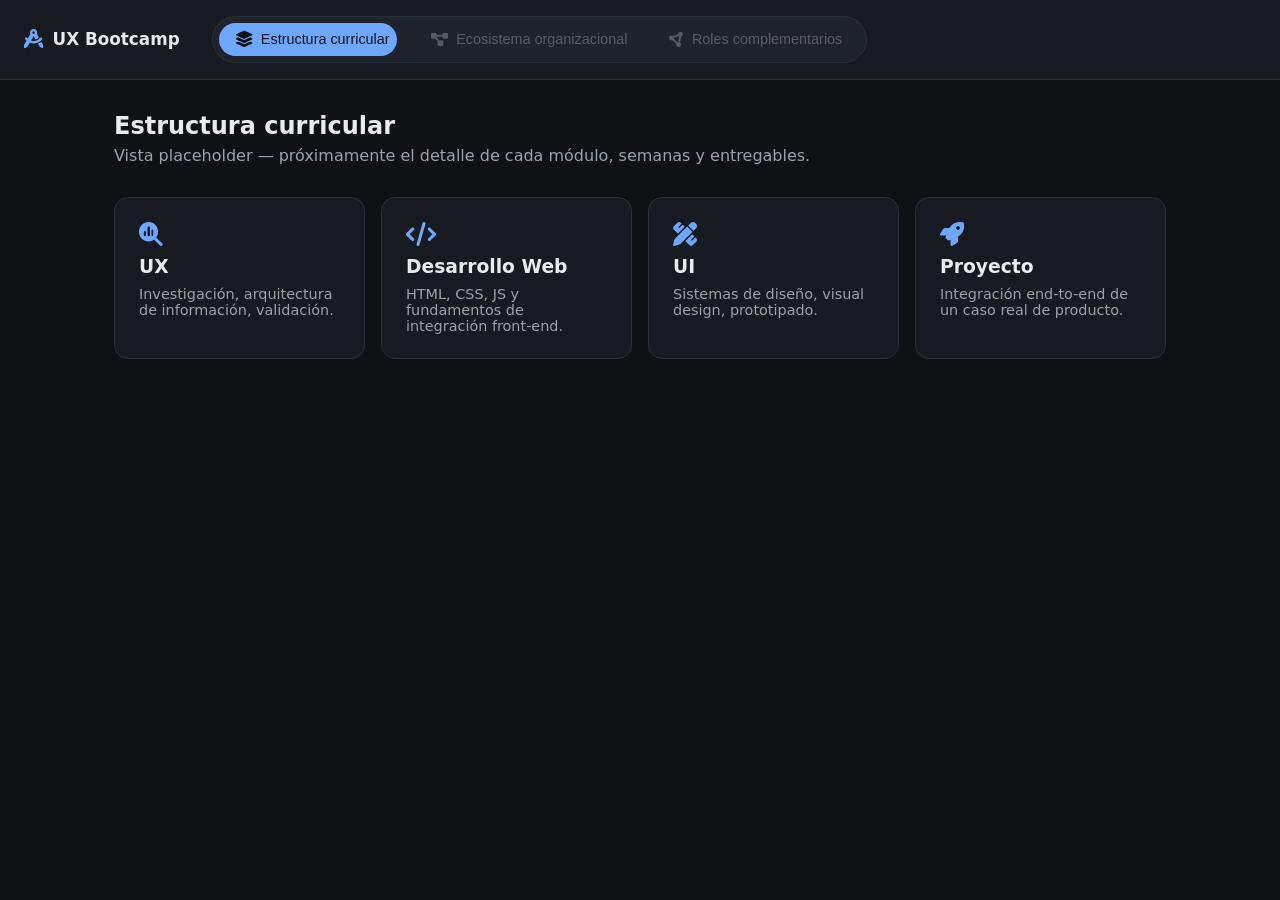
==== index.html @ d7be05b7 "Scaffold dashboard: header tab navigator with partial views Adds index.html with a chip-based tab ba" ====
<!DOCTYPE html>
<html lang="es">
<head>
  <meta charset="UTF-8">
  <meta name="viewport" content="width=device-width, initial-scale=1.0">
  <title>UX Bootcamp · Dashboard</title>
  <link rel="stylesheet" href="https://cdnjs.cloudflare.com/ajax/libs/font-awesome/6.5.2/css/all.min.css">
  <link rel="stylesheet" href="assets/css/dashboard.css">
</head>
<body>

  <header class="app-header">
    <div class="app-header__brand">
      <i class="fa-solid fa-compass-drafting"></i>
      <span>UX Bootcamp</span>
    </div>

    <nav class="tab-banner" aria-label="Navegación de vistas">
      <button class="tab-chip is-active"
              data-view="curriculum"
              data-src="views/curriculum.html"
              aria-selected="true"
              role="tab">
        <i class="fa-solid fa-layer-group"></i>
        <span>Estructura curricular</span>
      </button>

      <button class="tab-chip"
              data-view="ecosystem"
              data-src="views/ecosystem.html"
              role="tab"
              aria-selected="false"
              disabled>
        <i class="fa-solid fa-diagram-project"></i>
        <span>Ecosistema organizacional</span>
      </button>

      <button class="tab-chip"
              data-view="roles"
              data-src="views/roles.html"
              role="tab"
              aria-selected="false"
              disabled>
        <i class="fa-solid fa-circle-nodes"></i>
        <span>Roles complementarios</span>
      </button>

      <span class="tab-banner__indicator" aria-hidden="true"></span>
    </nav>
  </header>

  <main id="view-root" class="view-root">
    <div id="view-outlet" class="view-outlet"></div>
  </main>

  <script src="assets/js/dashboard.js"></script>
</body>
</html>
---- assets/css/dashboard.css ----
:root {
  --bg: #0f1115;
  --surface: #171a21;
  --surface-raised: #1f232c;
  --border: #2a2f3a;
  --text: #e9ebef;
  --text-dim: #9aa1ad;
  --accent: #6ea8fe;
  --accent-soft: rgba(110, 168, 254, 0.12);
  --radius: 14px;
  --transition: 220ms cubic-bezier(0.4, 0, 0.2, 1);
}

* {
  box-sizing: border-box;
}

body {
  margin: 0;
  min-height: 100vh;
  background: var(--bg);
  color: var(--text);
  font-family: "Segoe UI", system-ui, -apple-system, Roboto, sans-serif;
}

/* Header */
.app-header {
  display: flex;
  align-items: center;
  gap: 2rem;
  padding: 1rem 1.5rem;
  background: var(--surface);
  border-bottom: 1px solid var(--border);
  position: sticky;
  top: 0;
  z-index: 10;
}

.app-header__brand {
  display: flex;
  align-items: center;
  gap: 0.6rem;
  font-weight: 600;
  font-size: 1.05rem;
  white-space: nowrap;
}

.app-header__brand i {
  color: var(--accent);
  font-size: 1.2rem;
}

/* Tab banner */
.tab-banner {
  position: relative;
  display: flex;
  gap: 0.4rem;
  background: var(--surface-raised);
  border: 1px solid var(--border);
  border-radius: 999px;
  padding: 0.35rem;
  overflow-x: auto;
}

.tab-chip {
  position: relative;
  z-index: 1;
  display: flex;
  align-items: center;
  gap: 0.5rem;
  padding: 0.55rem 1.1rem;
  border: none;
  border-radius: 999px;
  background: transparent;
  color: var(--text-dim);
  font-size: 0.9rem;
  font-weight: 500;
  cursor: pointer;
  white-space: nowrap;
  transition: color var(--transition), transform var(--transition);
}

.tab-chip i {
  font-size: 0.95rem;
  transition: transform var(--transition);
}

.tab-chip:not(:disabled):hover {
  color: var(--text);
  transform: translateY(-1px);
}

.tab-chip:not(:disabled):active {
  transform: translateY(0) scale(0.97);
}

.tab-chip.is-active {
  color: var(--bg);
}

.tab-chip.is-active i {
  transform: scale(1.08);
}

.tab-chip:disabled {
  cursor: not-allowed;
  opacity: 0.45;
}

.tab-chip:focus-visible {
  outline: 2px solid var(--accent);
  outline-offset: 2px;
}

/* Sliding active indicator */
.tab-banner__indicator {
  position: absolute;
  top: 0.35rem;
  left: 0.35rem;
  height: calc(100% - 0.7rem);
  width: 0;
  background: var(--accent);
  border-radius: 999px;
  transition: transform var(--transition), width var(--transition);
  z-index: 0;
  pointer-events: none;
}

/* Main / view outlet */
.view-root {
  padding: 2rem 1.5rem;
  max-width: 1100px;
  margin: 0 auto;
}

.view-outlet {
  position: relative;
}

.view-outlet.is-leaving {
  opacity: 0;
  transform: translateY(6px);
}

.view-outlet.is-entering {
  opacity: 0;
  transform: translateY(-6px);
}

.view-outlet.is-visible {
  opacity: 1;
  transform: translateY(0);
}

.view-outlet {
  transition: opacity var(--transition), transform var(--transition);
}

/* Shared view placeholder styling */
.view-placeholder {
  display: flex;
  flex-direction: column;
  align-items: center;
  text-align: center;
  gap: 0.75rem;
  padding: 4rem 1rem;
  color: var(--text-dim);
  border: 1px dashed var(--border);
  border-radius: var(--radius);
}

.view-placeholder i {
  font-size: 2.2rem;
  color: var(--accent);
}

.view-placeholder h2 {
  margin: 0;
  color: var(--text);
}
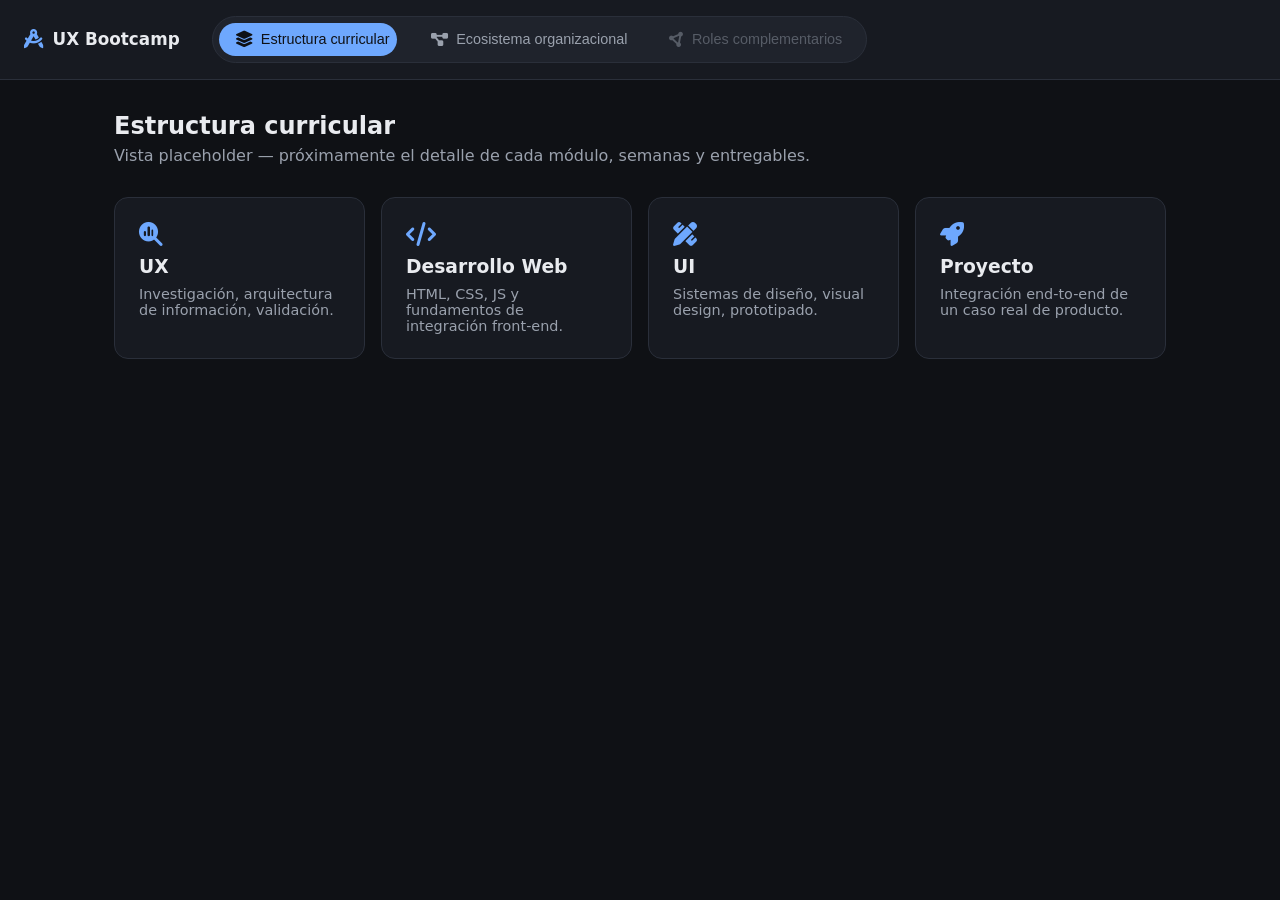
==== commit aa12cf12: "Enable second tab to test transitions and partial loading Co-Authored-By: Claude Sonnet 4.6 <noreply" ====
--- a/index.html
+++ b/index.html
@@ -29,8 +29,7 @@
               data-view="ecosystem"
               data-src="views/ecosystem.html"
               role="tab"
-              aria-selected="false"
-              disabled>
+              aria-selected="false">
         <i class="fa-solid fa-diagram-project"></i>
         <span>Ecosistema organizacional</span>
       </button>
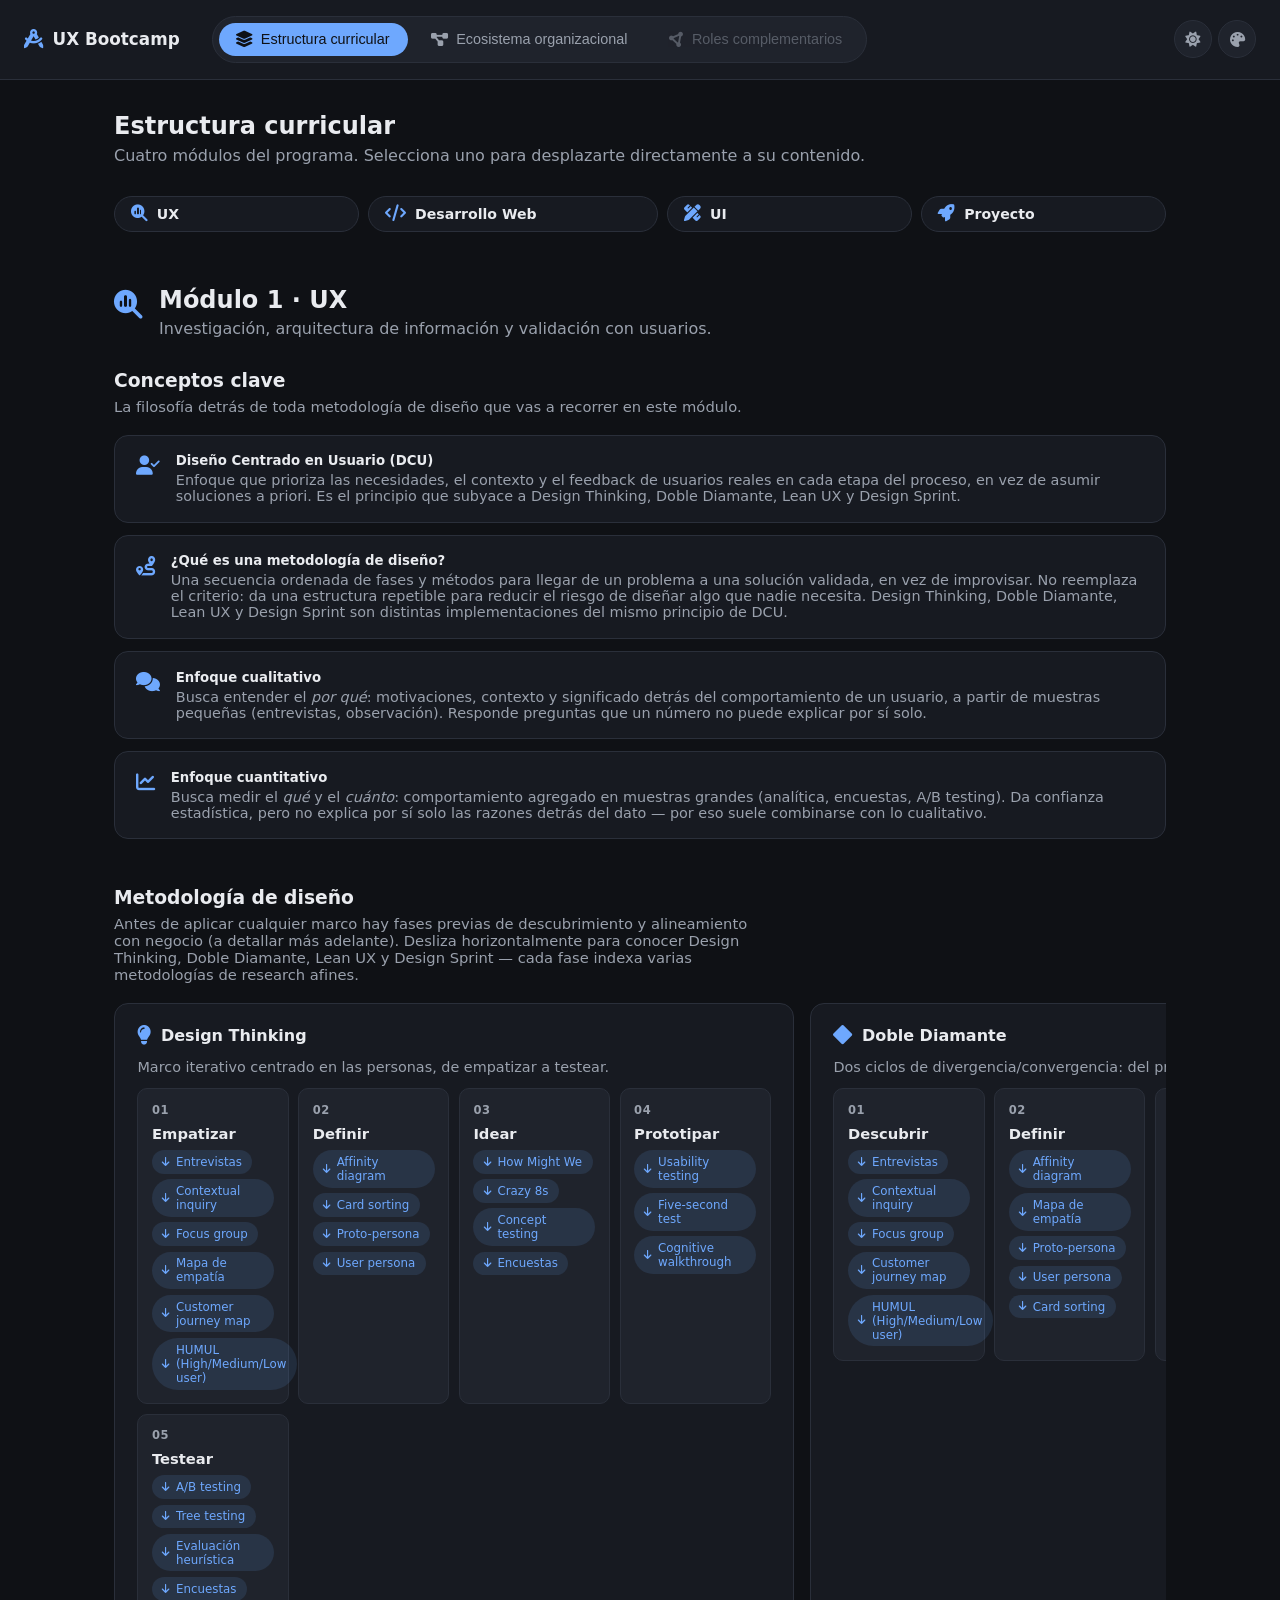
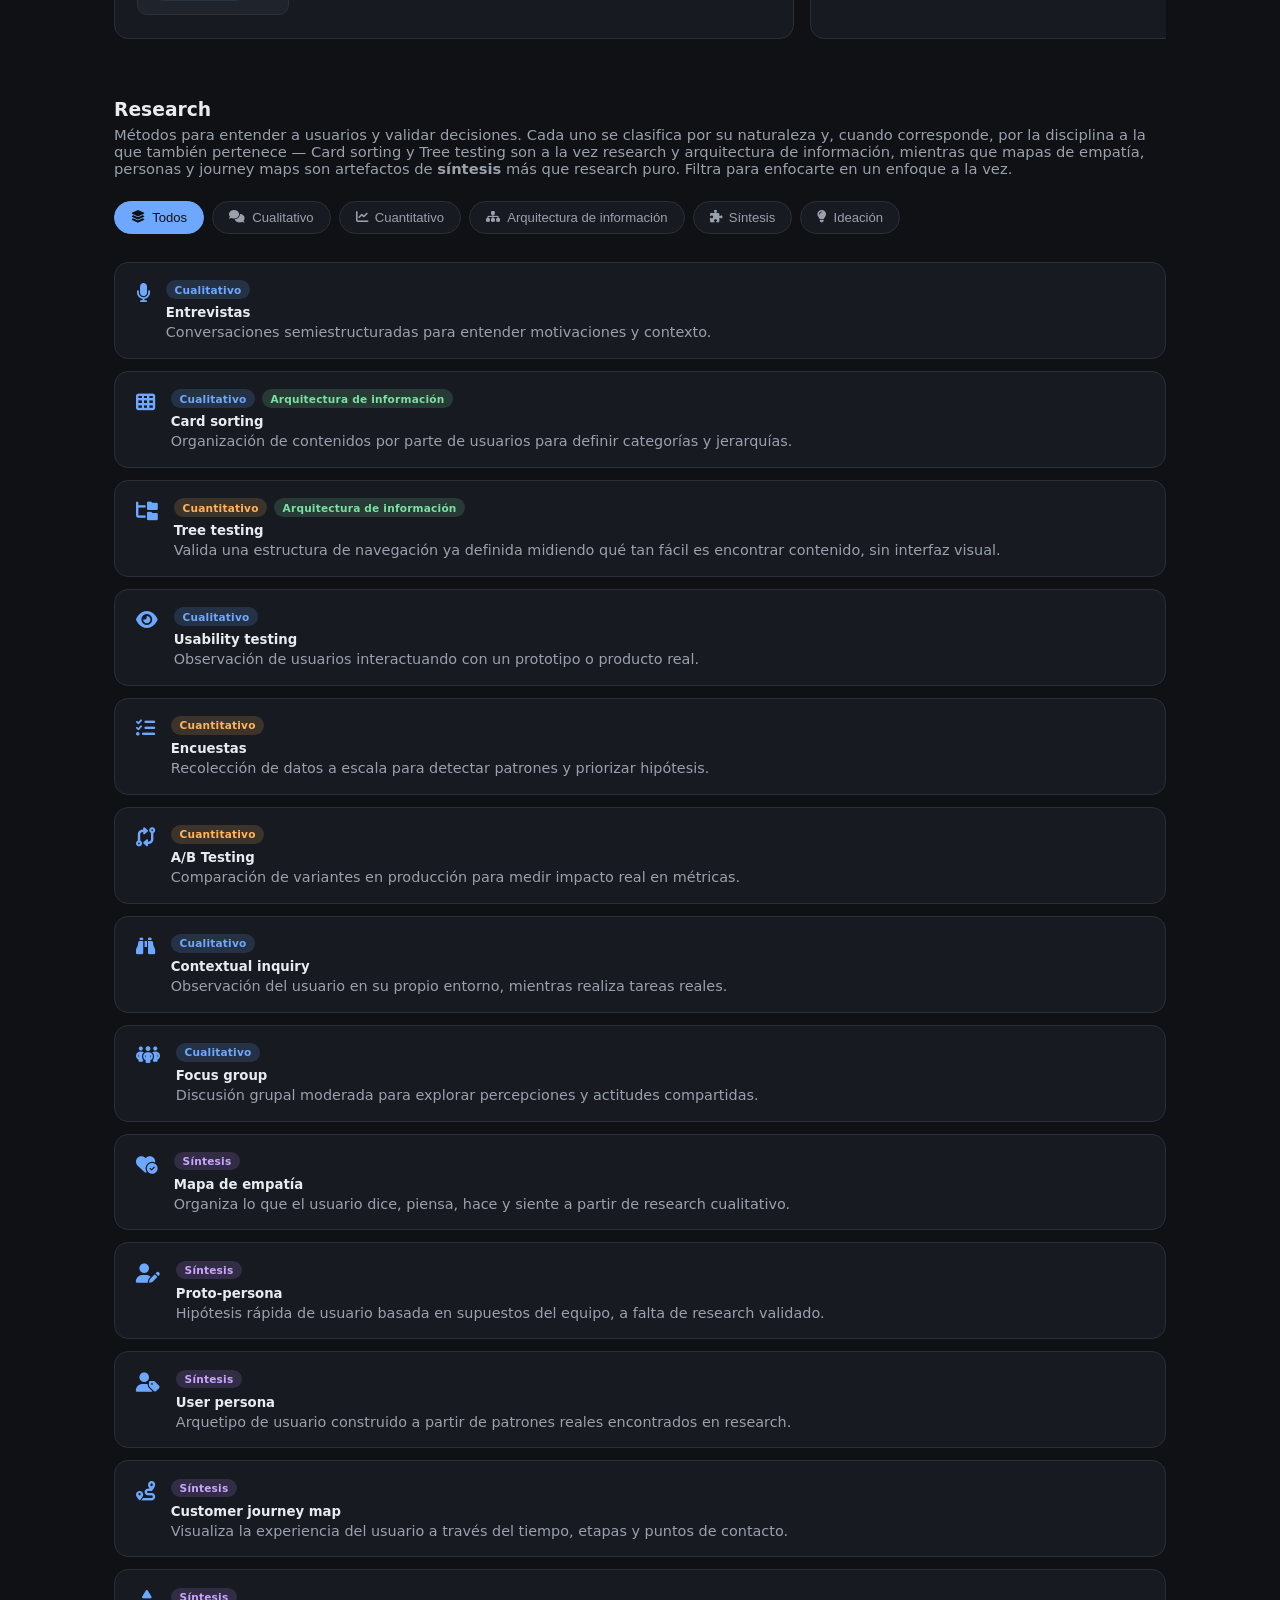
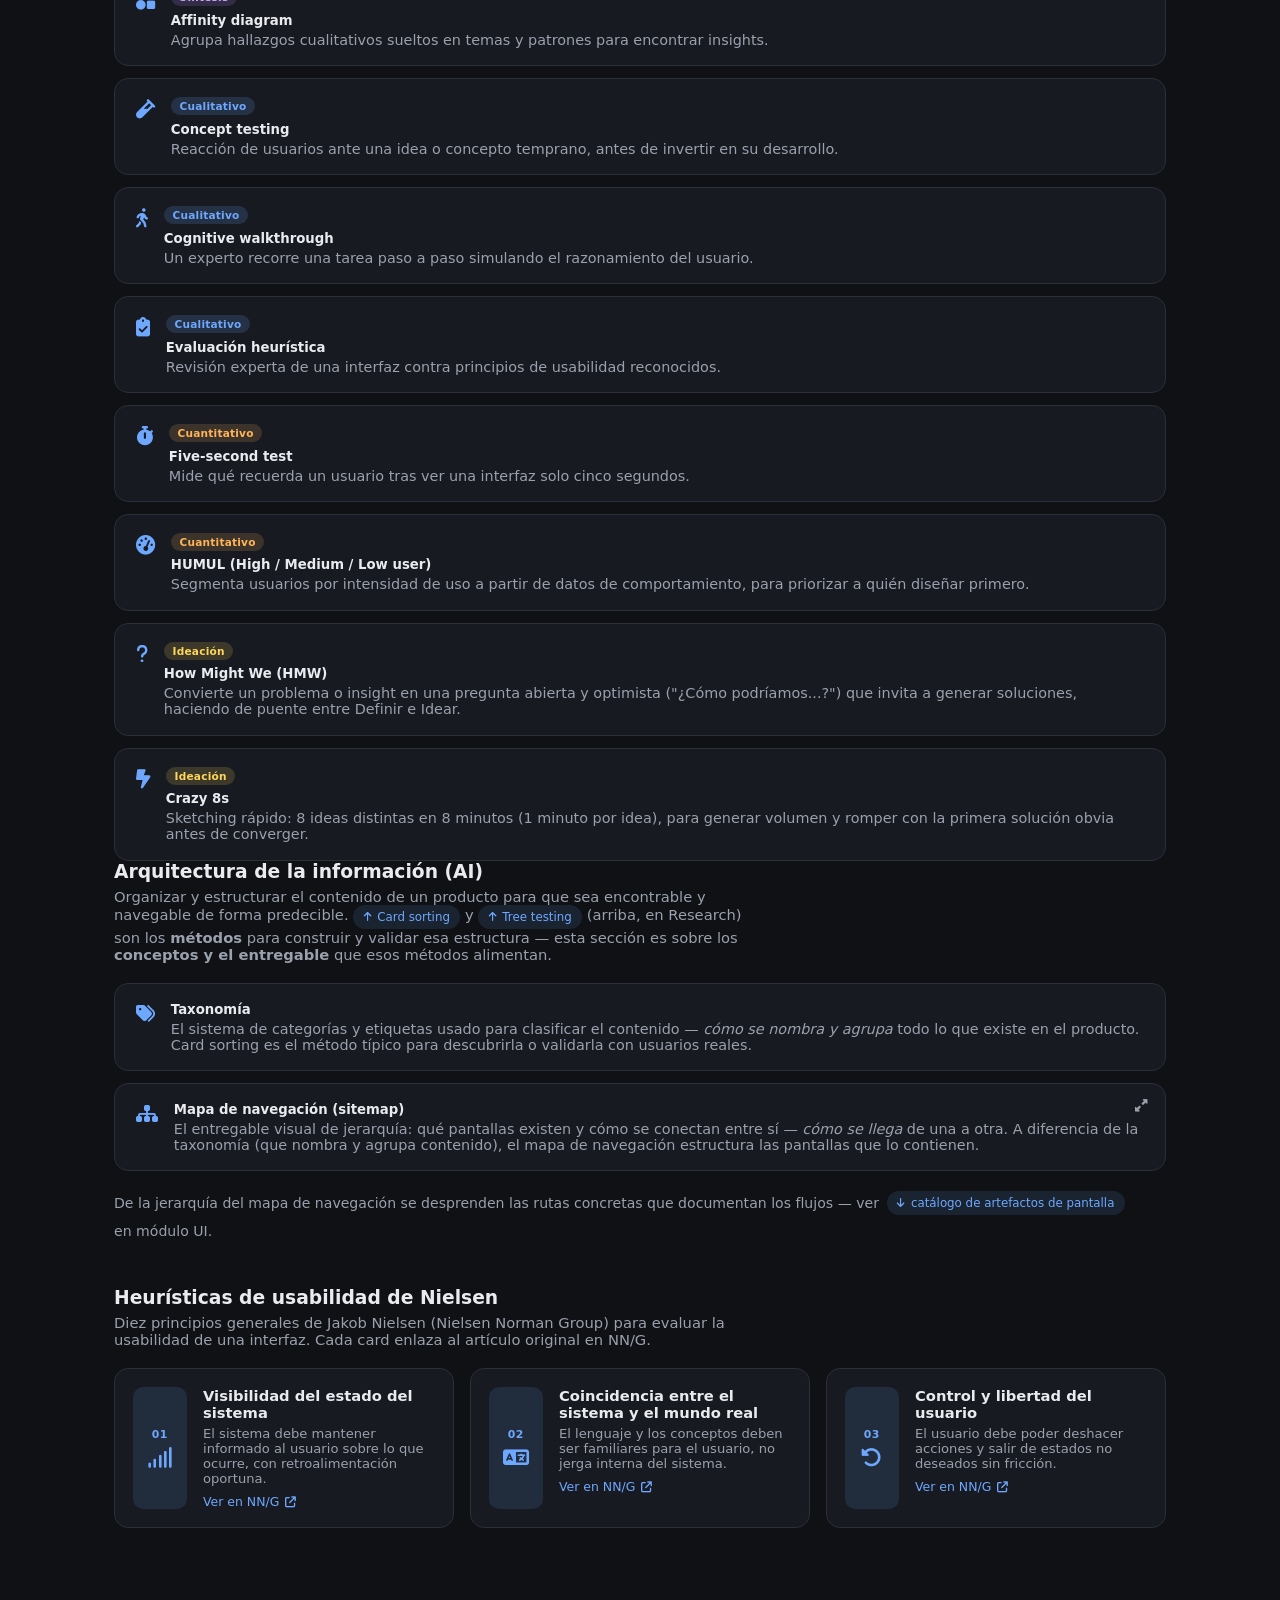
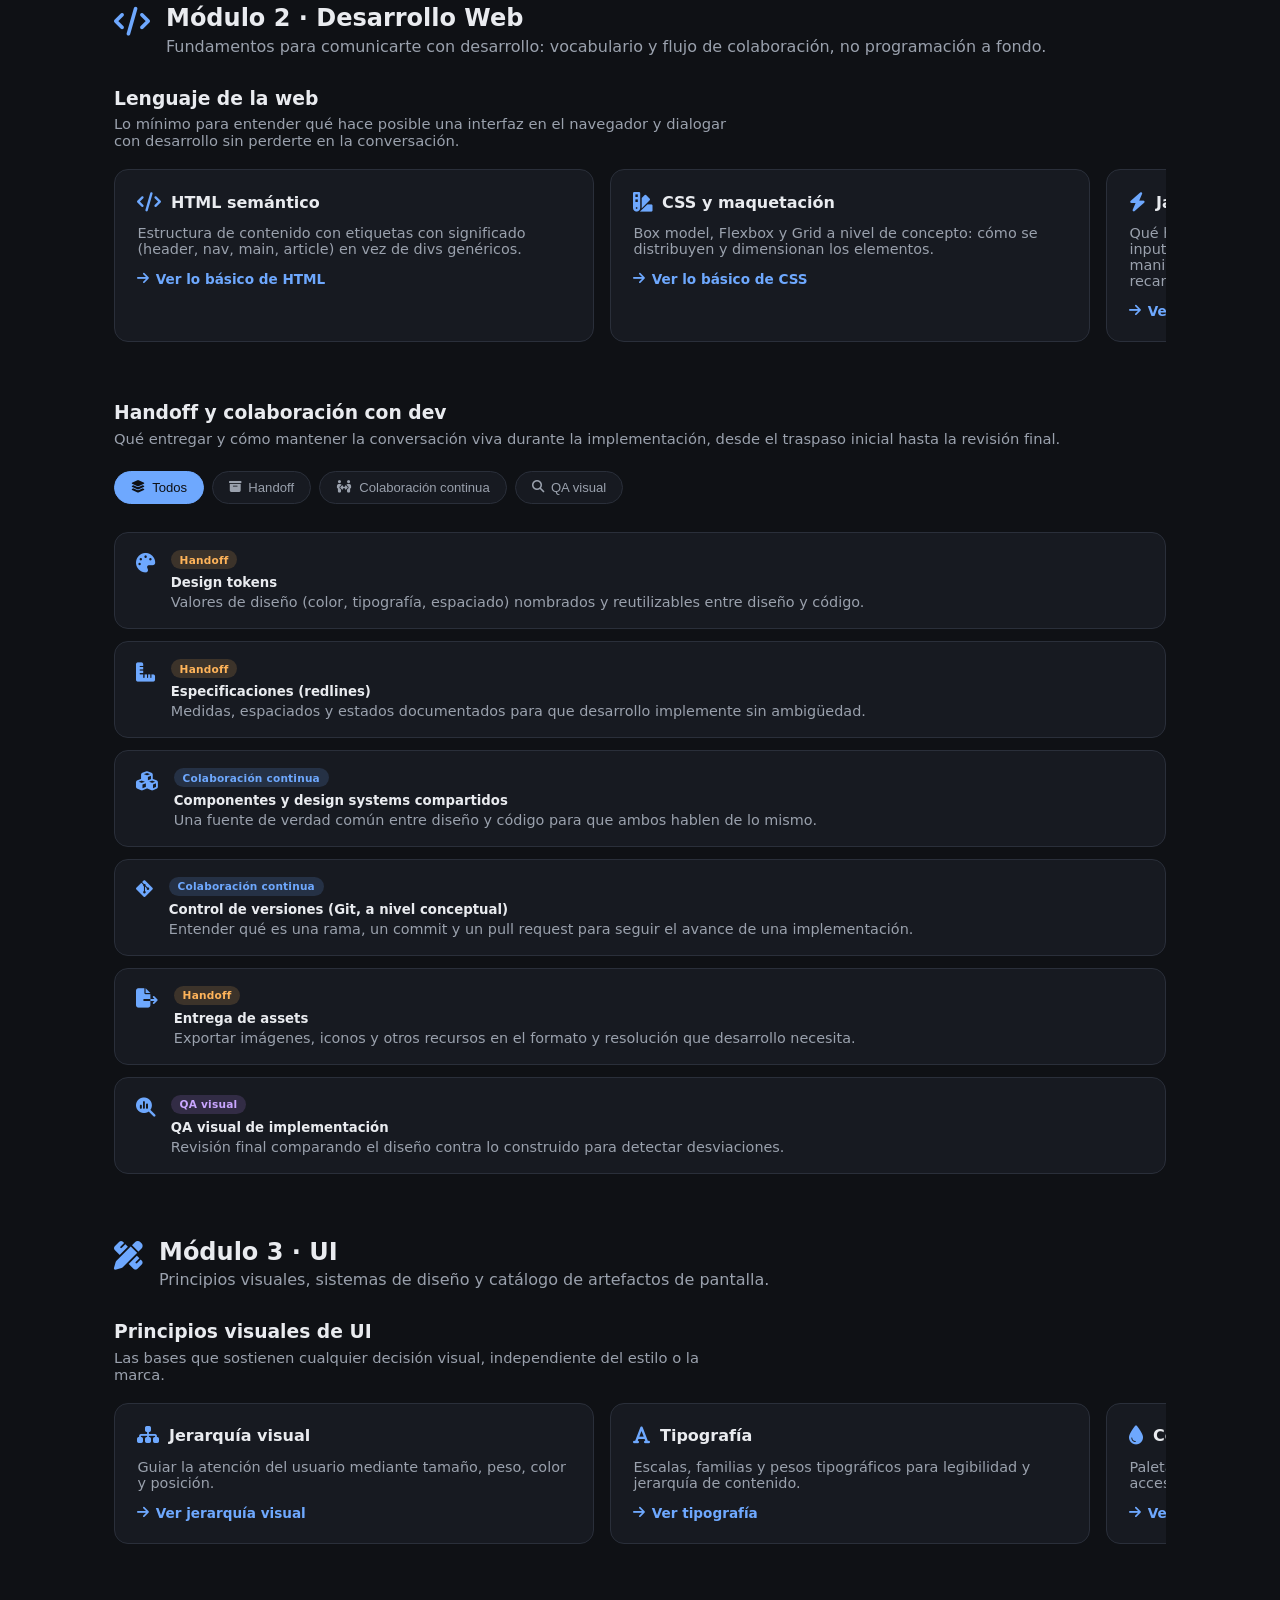
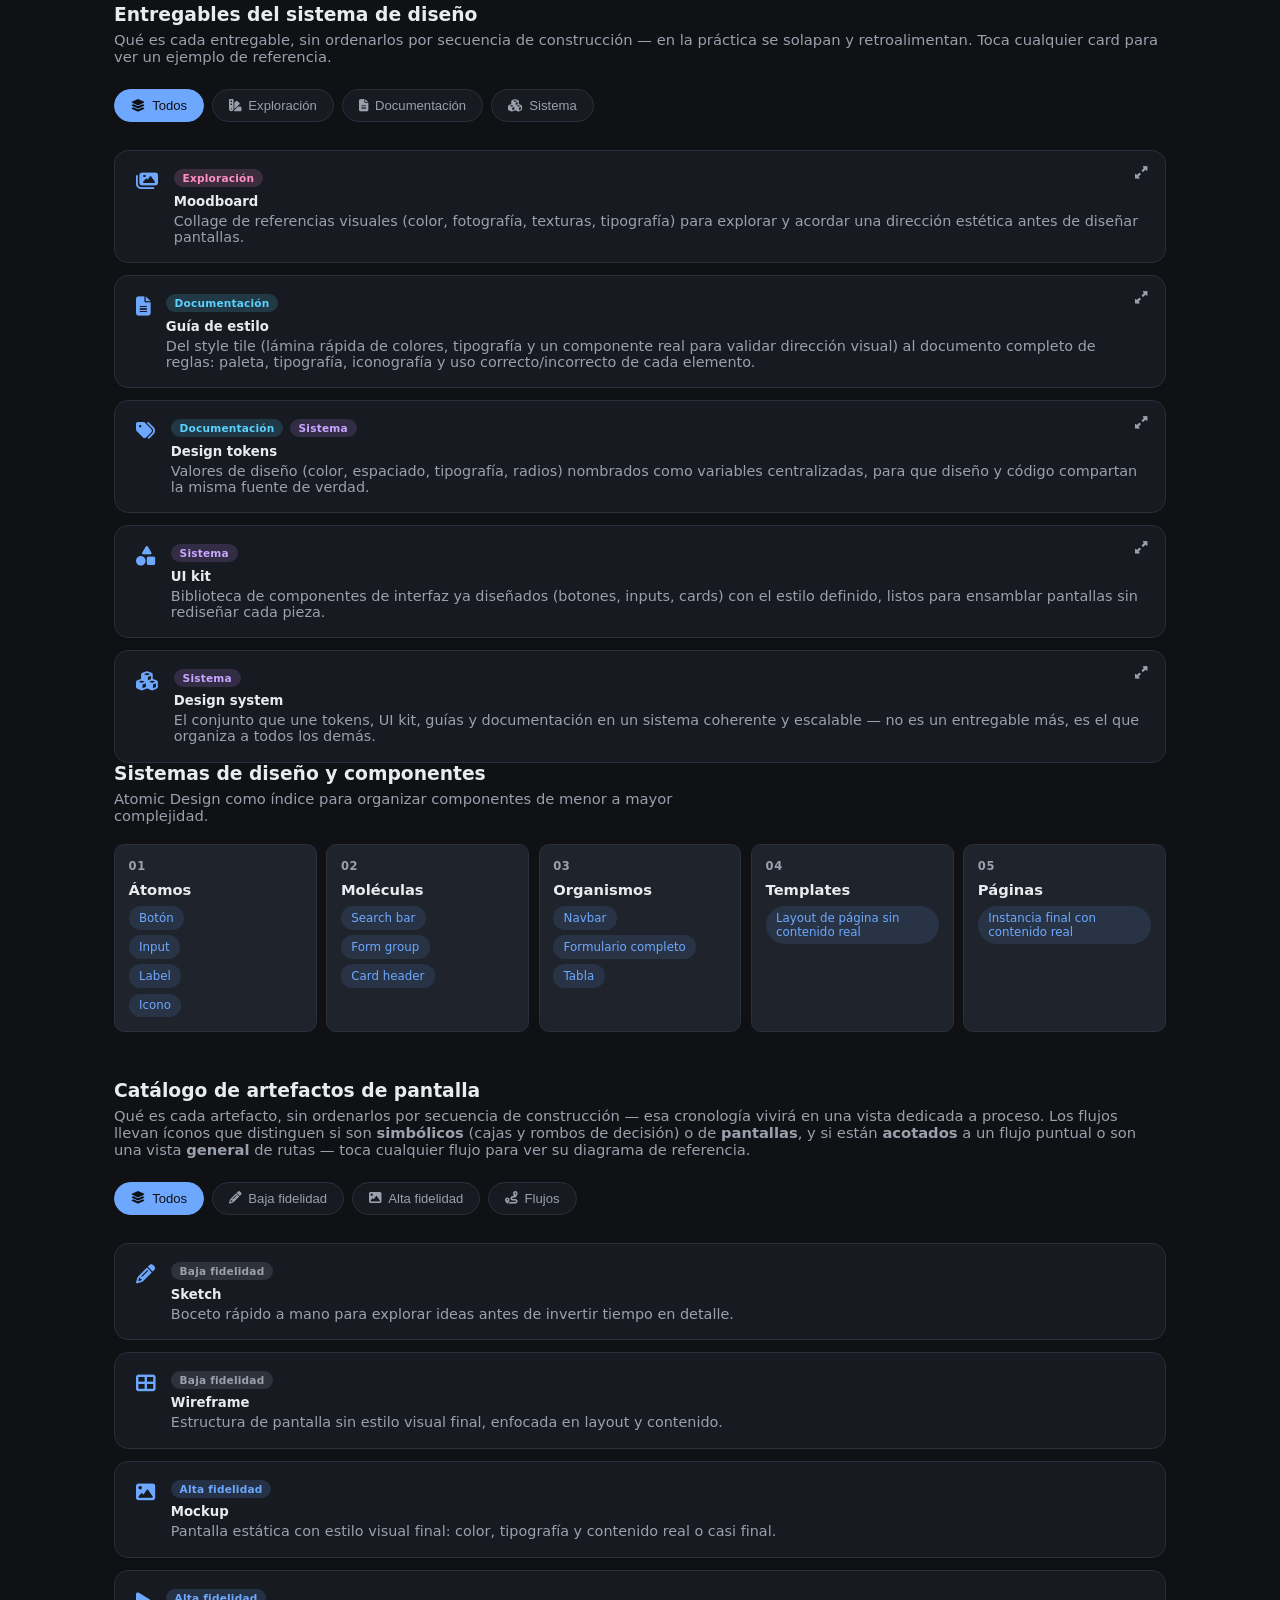
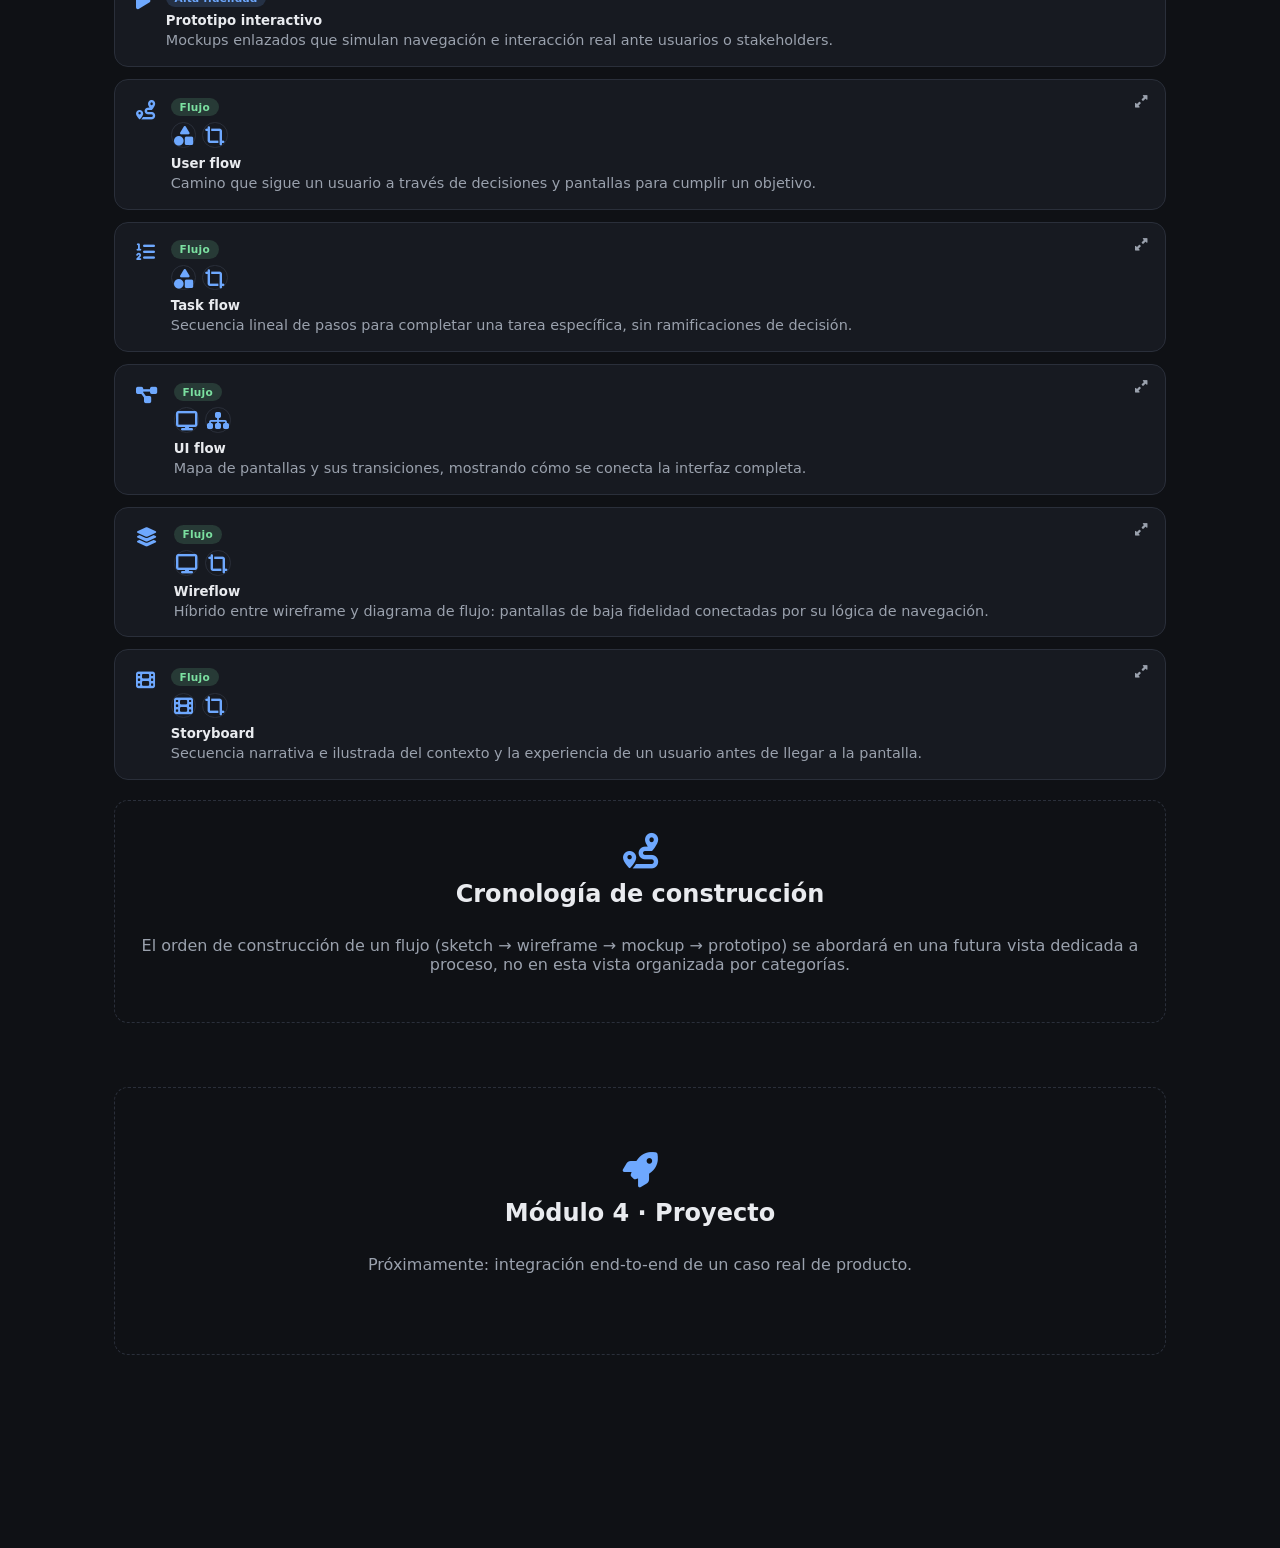
==== commit 4b85d531: "Agrega selector de tema: toggle rápido a claro + panel con 4 temas Botón de sol/luna en el header pa" ====
--- a/index.html
+++ b/index.html
@@ -6,6 +6,12 @@
   <title>UX Bootcamp · Dashboard</title>
   <link rel="stylesheet" href="https://cdnjs.cloudflare.com/ajax/libs/font-awesome/6.5.2/css/all.min.css">
   <link rel="stylesheet" href="assets/css/dashboard.css">
+  <script>
+    (function () {
+      var saved = localStorage.getItem("uxbootcamp-theme") || "dark";
+      document.documentElement.setAttribute("data-theme", saved);
+    })();
+  </script>
 </head>
 <body>
 
@@ -46,6 +52,39 @@
 
       <span class="tab-banner__indicator" aria-hidden="true"></span>
     </nav>
+
+    <div class="app-header__actions">
+      <div class="theme-switch">
+        <button class="theme-switch__btn" id="theme-quick-toggle" type="button" aria-label="Cambiar a tema claro">
+          <i class="fa-solid fa-sun"></i>
+        </button>
+        <button
+          class="theme-switch__btn"
+          id="theme-settings-btn"
+          type="button"
+          aria-label="Elegir tema"
+          aria-haspopup="true"
+          aria-expanded="false"
+        >
+          <i class="fa-solid fa-palette"></i>
+        </button>
+
+        <div class="theme-panel" id="theme-panel" role="menu" hidden>
+          <button class="theme-option" type="button" role="menuitem" data-theme="dark">
+            <span class="theme-option__swatch theme-option__swatch--dark"></span>Oscuro
+          </button>
+          <button class="theme-option" type="button" role="menuitem" data-theme="light">
+            <span class="theme-option__swatch theme-option__swatch--light"></span>Claro
+          </button>
+          <button class="theme-option" type="button" role="menuitem" data-theme="contrast">
+            <span class="theme-option__swatch theme-option__swatch--contrast"></span>Alto contraste
+          </button>
+          <button class="theme-option" type="button" role="menuitem" data-theme="ocean">
+            <span class="theme-option__swatch theme-option__swatch--ocean"></span>Océano
+          </button>
+        </div>
+      </div>
+    </div>
   </header>
 
   <main id="view-root" class="view-root">
--- a/assets/css/dashboard.css
+++ b/assets/css/dashboard.css
@@ -1,4 +1,5 @@
-:root {
+:root,
+[data-theme="dark"] {
   --bg: #0f1115;
   --surface: #171a21;
   --surface-raised: #1f232c;
@@ -11,8 +12,50 @@
   --transition: 220ms cubic-bezier(0.4, 0, 0.2, 1);
 }
 
+[data-theme="light"] {
+  --bg: #f5f6f8;
+  --surface: #ffffff;
+  --surface-raised: #eef0f4;
+  --border: #dde1e7;
+  --text: #1b1d22;
+  --text-dim: #5b6270;
+  --accent: #2f5fd6;
+  --accent-soft: rgba(47, 95, 214, 0.1);
+}
+
+[data-theme="contrast"] {
+  --bg: #000000;
+  --surface: #0a0a0a;
+  --surface-raised: #161616;
+  --border: #ffffff;
+  --text: #ffffff;
+  --text-dim: #d8d8d8;
+  --accent: #ffd60a;
+  --accent-soft: rgba(255, 214, 10, 0.16);
+}
+
+[data-theme="ocean"] {
+  --bg: #081820;
+  --surface: #0f2730;
+  --surface-raised: #16343f;
+  --border: #1f4750;
+  --text: #e3f3f5;
+  --text-dim: #8fb4ba;
+  --accent: #2dd4bf;
+  --accent-soft: rgba(45, 212, 191, 0.14);
+}
+
+html,
+body {
+  transition: background var(--transition), color var(--transition);
+}
+
 * {
   box-sizing: border-box;
+}
+
+html {
+  scroll-behavior: smooth;
 }
 
 body {
@@ -126,6 +169,117 @@
   pointer-events: none;
 }
 
+/* Theme switcher */
+.app-header__actions {
+  display: flex;
+  align-items: center;
+  gap: 0.5rem;
+  margin-left: auto;
+}
+
+.theme-switch {
+  position: relative;
+  display: flex;
+  align-items: center;
+  gap: 0.4rem;
+}
+
+.theme-switch__btn {
+  display: flex;
+  align-items: center;
+  justify-content: center;
+  width: 38px;
+  height: 38px;
+  border: 1px solid var(--border);
+  border-radius: 999px;
+  background: var(--surface-raised);
+  color: var(--text-dim);
+  cursor: pointer;
+  font-size: 0.95rem;
+  transition: color var(--transition), border-color var(--transition), transform var(--transition);
+}
+
+.theme-switch__btn:hover {
+  color: var(--text);
+  border-color: var(--accent);
+}
+
+.theme-switch__btn:active {
+  transform: scale(0.94);
+}
+
+.theme-switch__btn:focus-visible {
+  outline: 2px solid var(--accent);
+  outline-offset: 2px;
+}
+
+.theme-panel {
+  position: absolute;
+  top: calc(100% + 0.6rem);
+  right: 0;
+  min-width: 200px;
+  background: var(--surface);
+  border: 1px solid var(--border);
+  border-radius: var(--radius);
+  padding: 0.5rem;
+  box-shadow: 0 12px 28px rgba(0, 0, 0, 0.28);
+  z-index: 20;
+}
+
+.theme-panel[hidden] {
+  display: none;
+}
+
+.theme-option {
+  width: 100%;
+  display: flex;
+  align-items: center;
+  gap: 0.65rem;
+  padding: 0.55rem 0.6rem;
+  border: none;
+  border-radius: 10px;
+  background: transparent;
+  color: var(--text);
+  font-size: 0.88rem;
+  text-align: left;
+  cursor: pointer;
+  transition: background var(--transition);
+}
+
+.theme-option:hover {
+  background: var(--surface-raised);
+}
+
+.theme-option.is-active {
+  background: var(--accent-soft);
+  color: var(--accent);
+  font-weight: 600;
+}
+
+.theme-option__swatch {
+  width: 18px;
+  height: 18px;
+  border-radius: 50%;
+  border: 1px solid var(--border);
+  flex-shrink: 0;
+}
+
+.theme-option__swatch--dark {
+  background: linear-gradient(135deg, #0f1115 50%, #6ea8fe 50%);
+}
+
+.theme-option__swatch--light {
+  background: linear-gradient(135deg, #f5f6f8 50%, #2f5fd6 50%);
+}
+
+.theme-option__swatch--contrast {
+  background: linear-gradient(135deg, #000000 50%, #ffd60a 50%);
+}
+
+.theme-option__swatch--ocean {
+  background: linear-gradient(135deg, #081820 50%, #2dd4bf 50%);
+}
+
 /* Main / view outlet */
 .view-root {
   padding: 2rem 1.5rem;
@@ -178,3 +332,143 @@
   margin: 0;
   color: var(--text);
 }
+
+/* Global modal (used by clickable detail cards, e.g. Lean UX Canvas) */
+.app-modal {
+  position: fixed;
+  inset: 0;
+  z-index: 100;
+  display: flex;
+  align-items: center;
+  justify-content: center;
+  visibility: hidden;
+  opacity: 0;
+  transition: opacity var(--transition), visibility var(--transition);
+}
+
+.app-modal.is-open {
+  visibility: visible;
+  opacity: 1;
+}
+
+.app-modal__backdrop {
+  position: absolute;
+  inset: 0;
+  background: rgba(0, 0, 0, 0.55);
+}
+
+.app-modal__panel {
+  position: relative;
+  width: min(480px, calc(100vw - 2.5rem));
+  max-height: calc(100vh - 4rem);
+  overflow-y: auto;
+  background: var(--surface-raised);
+  border: 1px solid var(--border);
+  border-radius: var(--radius);
+  padding: 1.75rem 1.5rem 1.5rem;
+  transform: translateY(10px) scale(0.98);
+  transition: transform var(--transition);
+}
+
+.app-modal.is-open .app-modal__panel {
+  transform: translateY(0) scale(1);
+}
+
+.app-modal__close {
+  position: absolute;
+  top: 0.85rem;
+  right: 0.85rem;
+  width: 2rem;
+  height: 2rem;
+  display: flex;
+  align-items: center;
+  justify-content: center;
+  border: none;
+  border-radius: 50%;
+  background: var(--surface);
+  color: var(--text-dim);
+  cursor: pointer;
+  transition: color var(--transition), background var(--transition);
+}
+
+.app-modal__close:hover {
+  color: var(--text);
+  background: var(--border);
+}
+
+.app-modal__title {
+  margin: 0 1.5rem 0.75rem 0;
+}
+
+.app-modal__body {
+  color: var(--text-dim);
+  font-size: 0.92rem;
+  line-height: 1.5;
+}
+
+.app-modal__body p {
+  margin: 0;
+}
+
+/* Subview breadcrumb (drill-down views loaded full-bleed into the outlet) */
+.subview-breadcrumb {
+  margin-bottom: 1.25rem;
+}
+
+.subview-breadcrumb__back {
+  display: inline-flex;
+  align-items: center;
+  gap: 0.5rem;
+  padding: 0.5rem 1rem;
+  border: 1px solid var(--border);
+  border-radius: 999px;
+  background: var(--surface);
+  color: var(--text-dim);
+  font-size: 0.85rem;
+  cursor: pointer;
+  transition: color var(--transition), border-color var(--transition);
+}
+
+.subview-breadcrumb__back:hover {
+  color: var(--text);
+  border-color: var(--accent);
+}
+
+.subview-breadcrumb__back i {
+  color: var(--accent);
+}
+
+/* Responsive */
+@media (max-width: 680px) {
+  .app-header {
+    flex-direction: column;
+    align-items: stretch;
+    gap: 0.75rem;
+    padding: 0.85rem 1rem;
+  }
+
+  .app-header__brand {
+    justify-content: center;
+  }
+
+  .app-header__actions {
+    margin-left: 0;
+    justify-content: center;
+  }
+
+  .tab-banner {
+    width: 100%;
+    justify-content: space-between;
+  }
+
+  .tab-chip {
+    padding: 0.5rem 0.8rem;
+    font-size: 0.78rem;
+    flex: 1 1 auto;
+    justify-content: center;
+  }
+
+  .view-root {
+    padding: 1.25rem 1rem;
+  }
+}
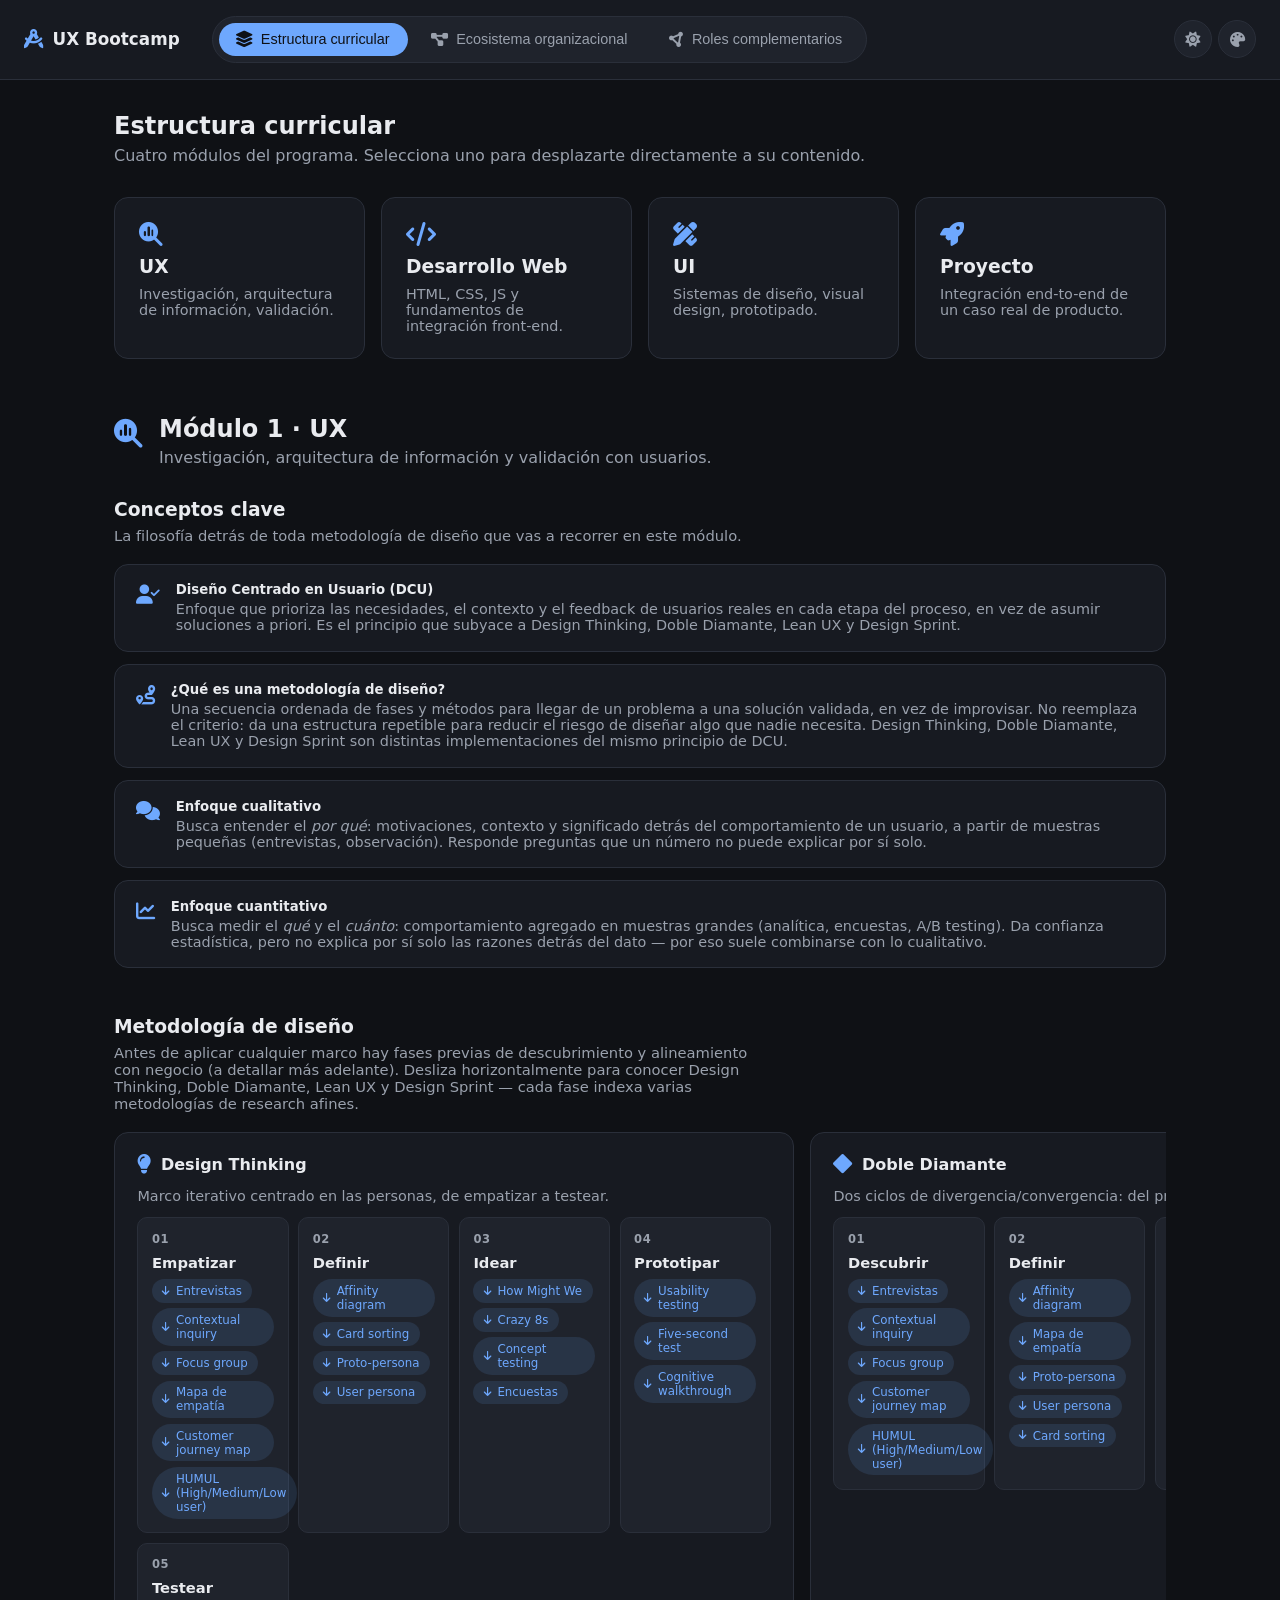
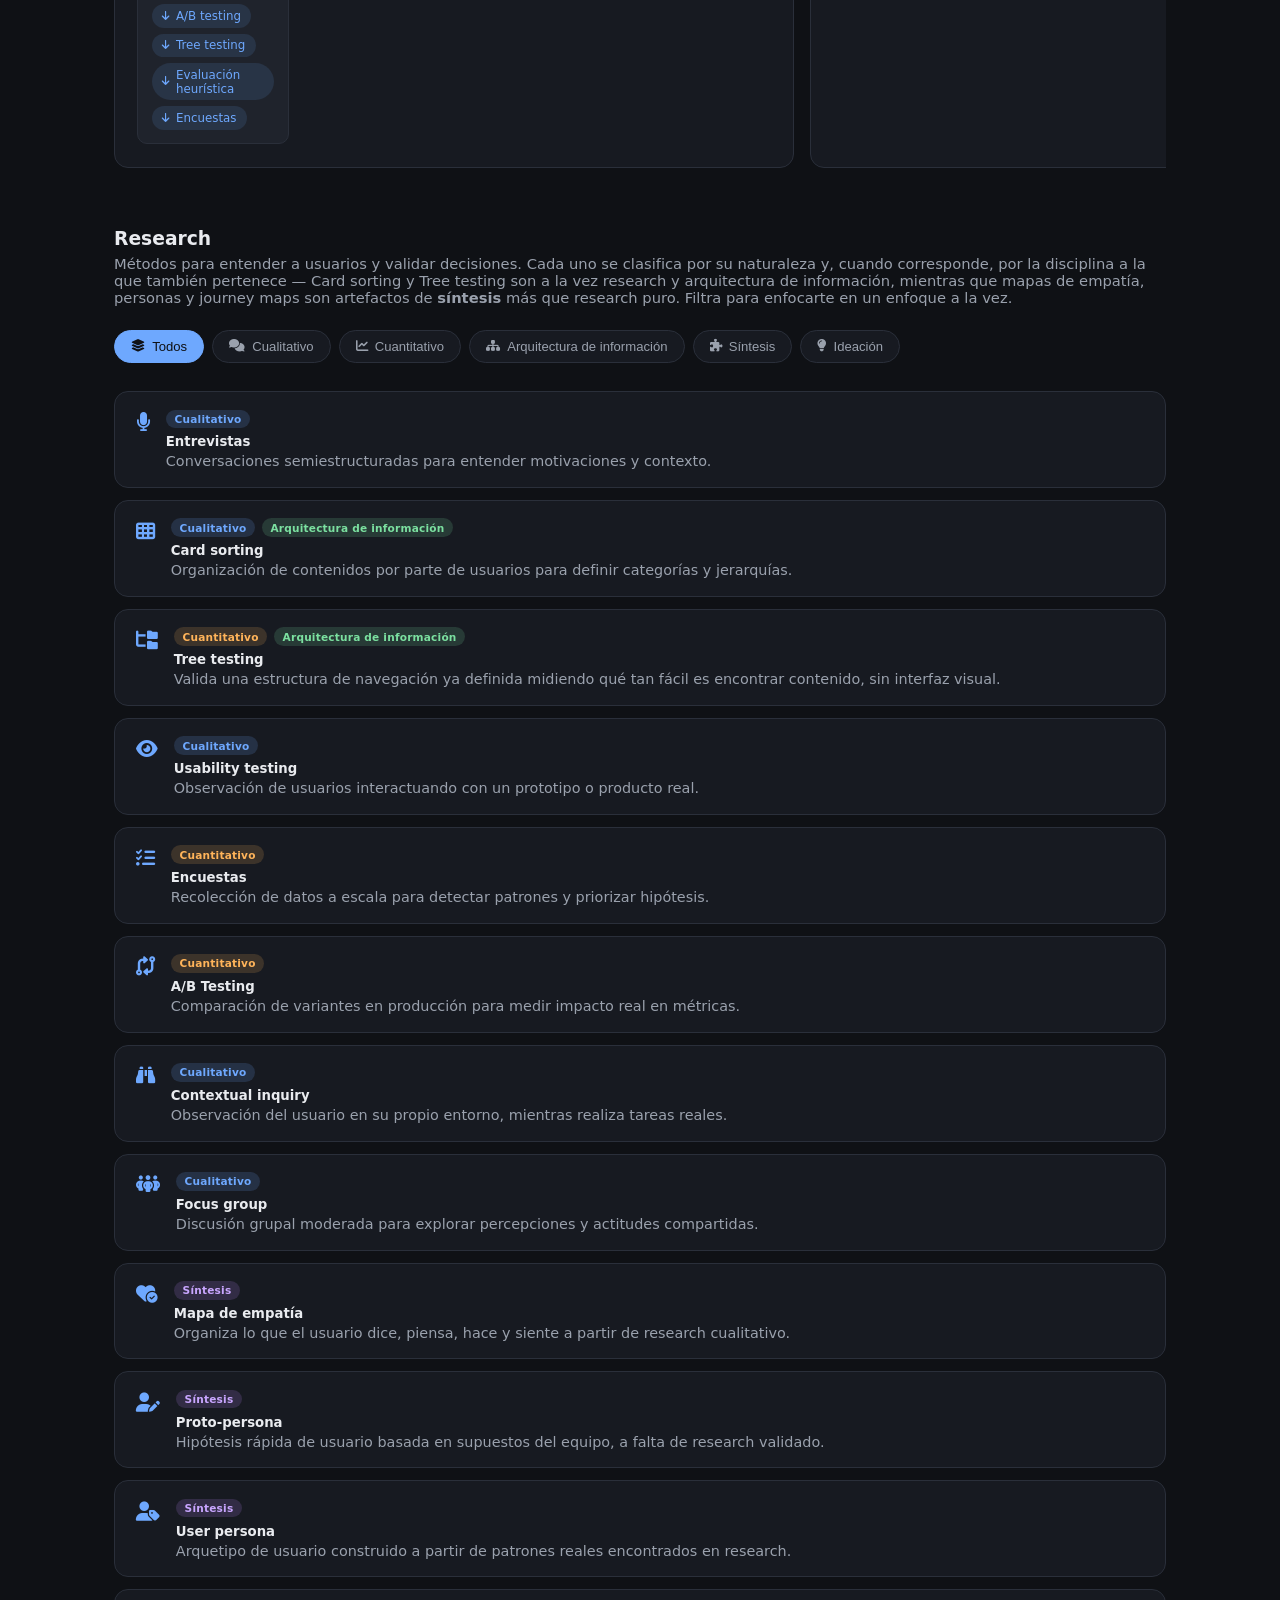
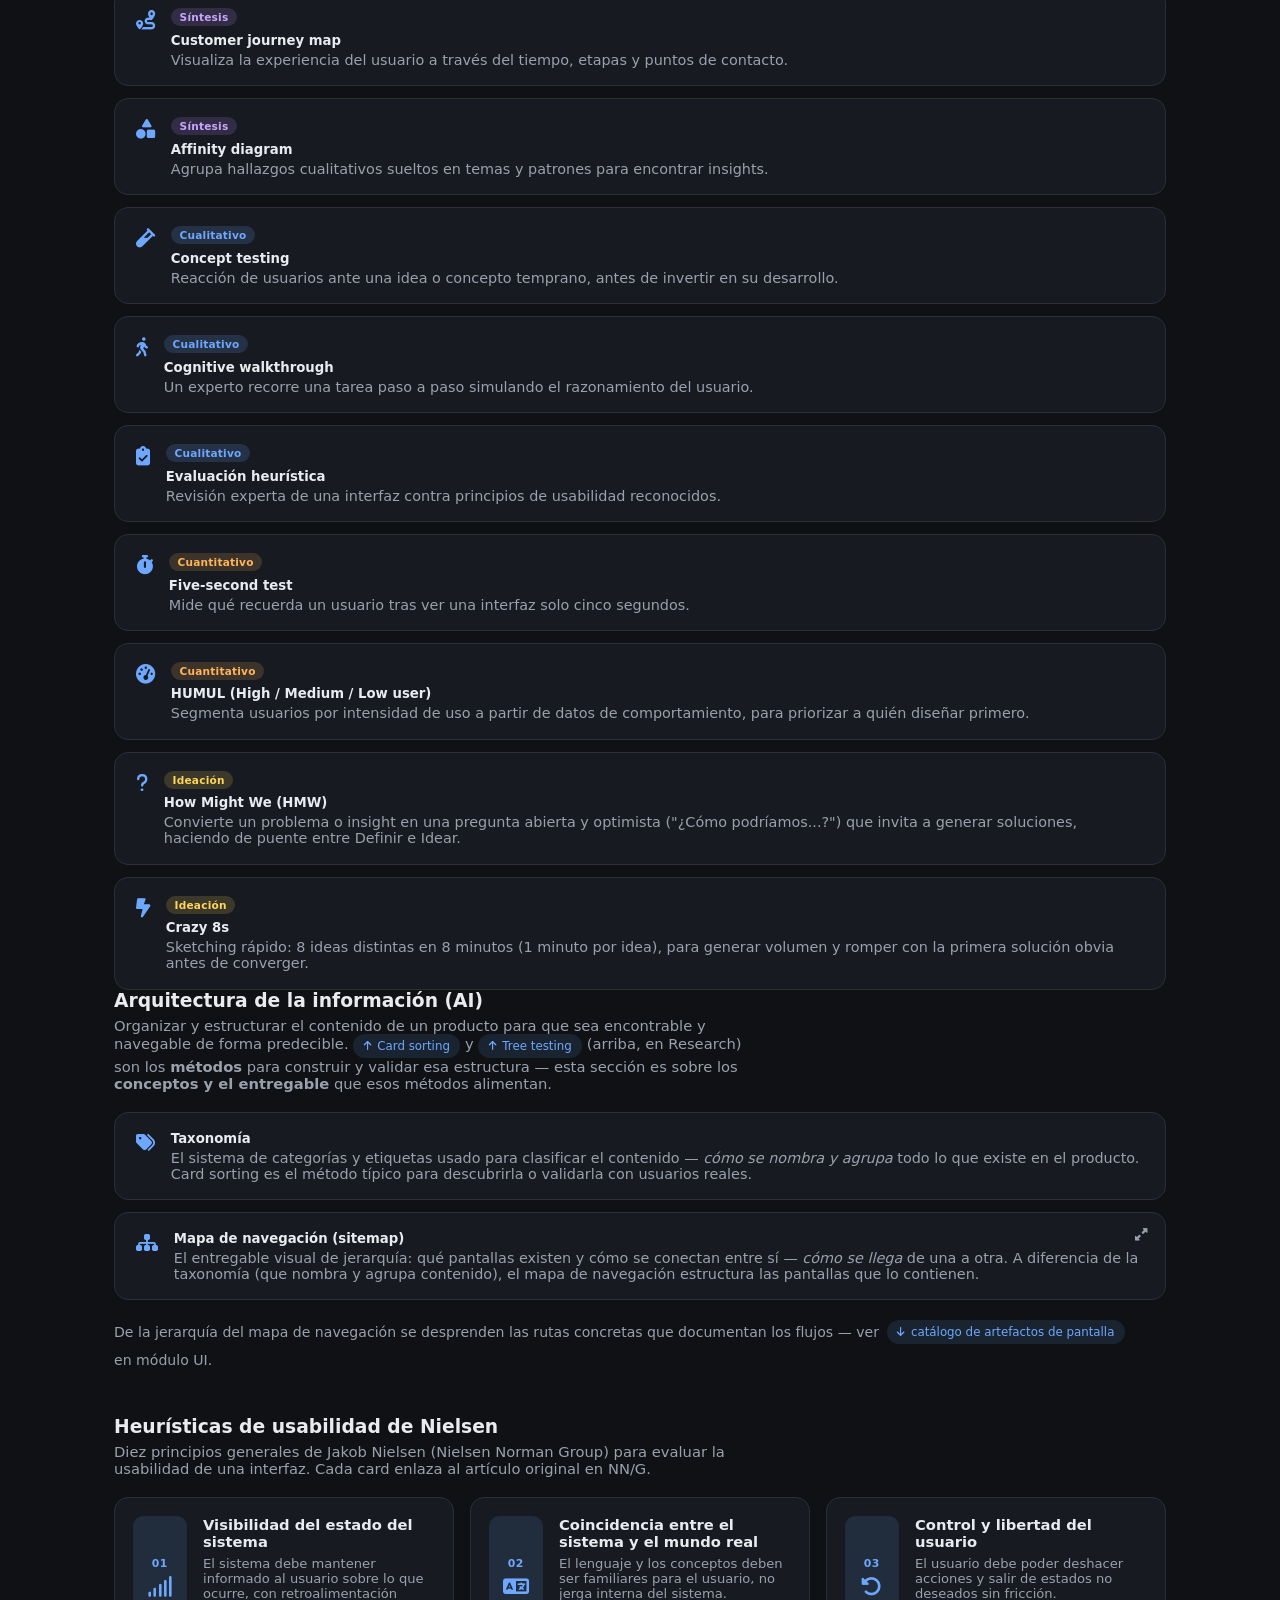
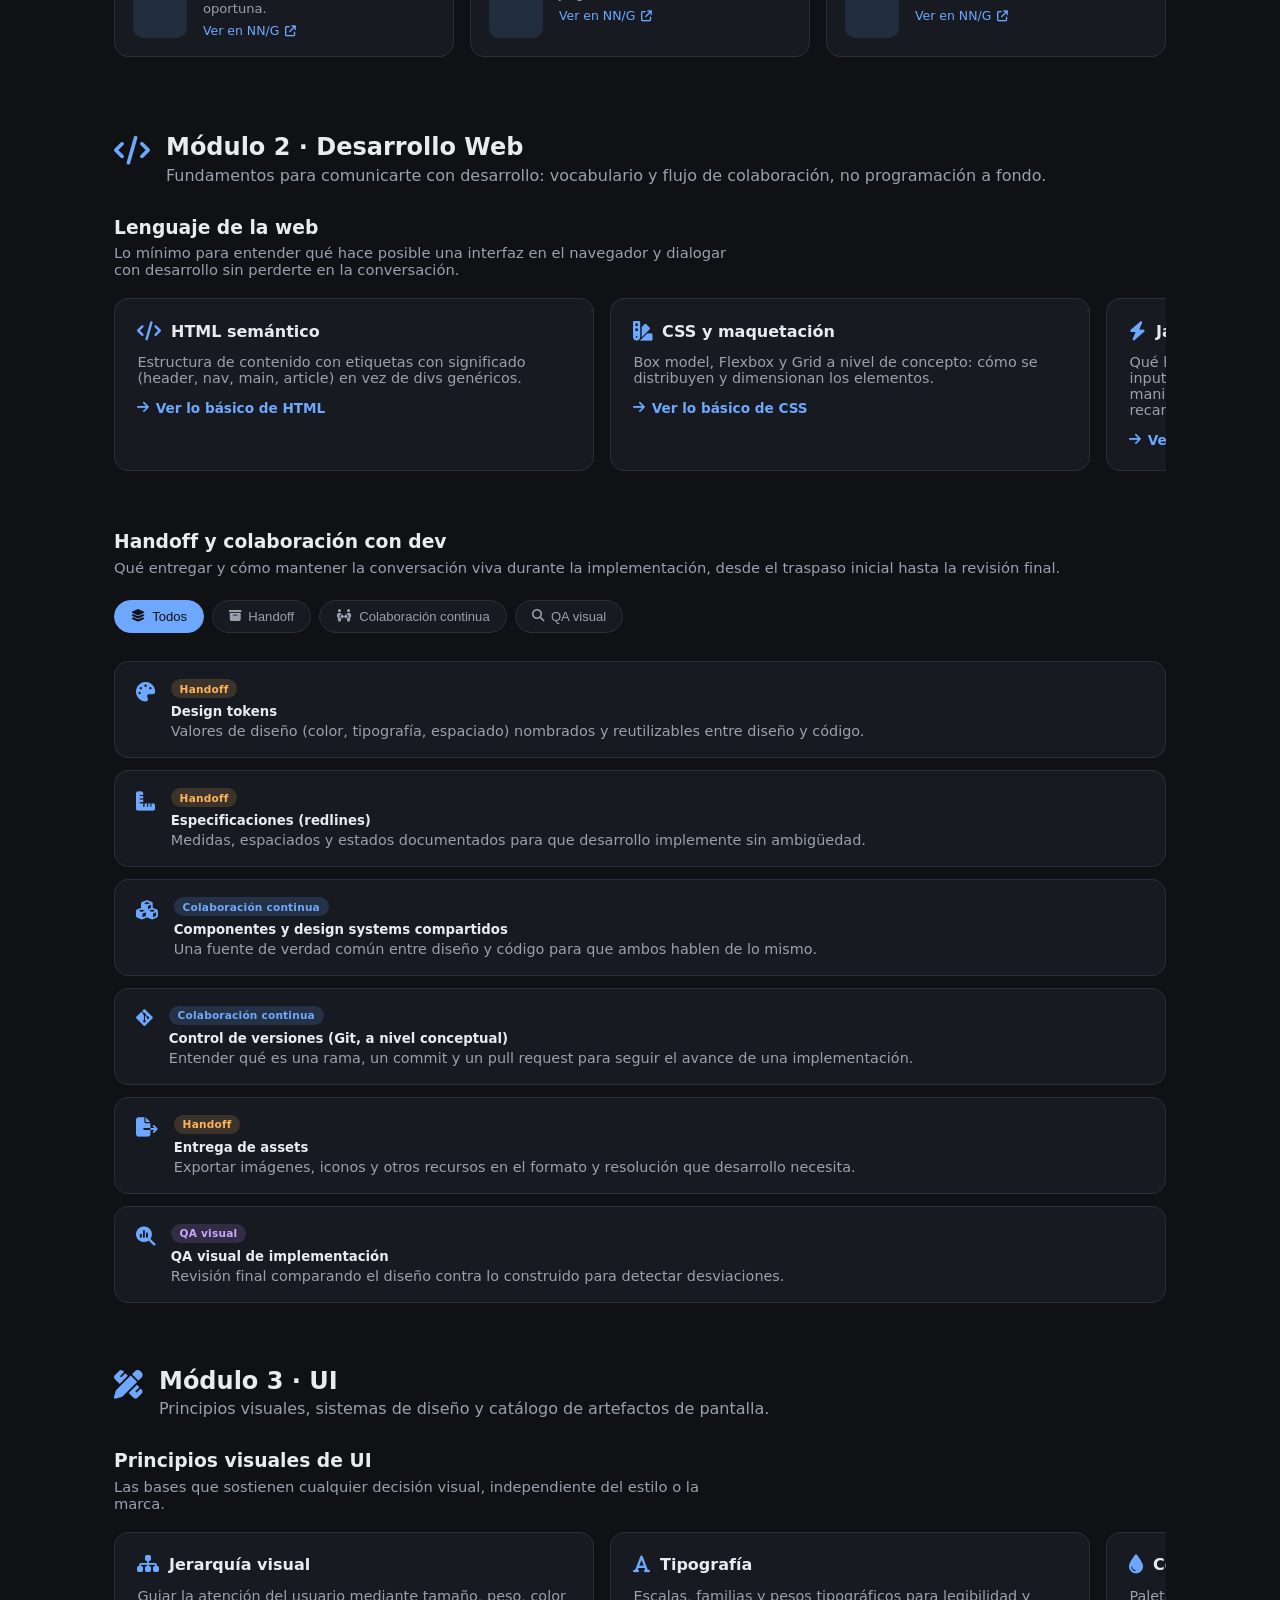
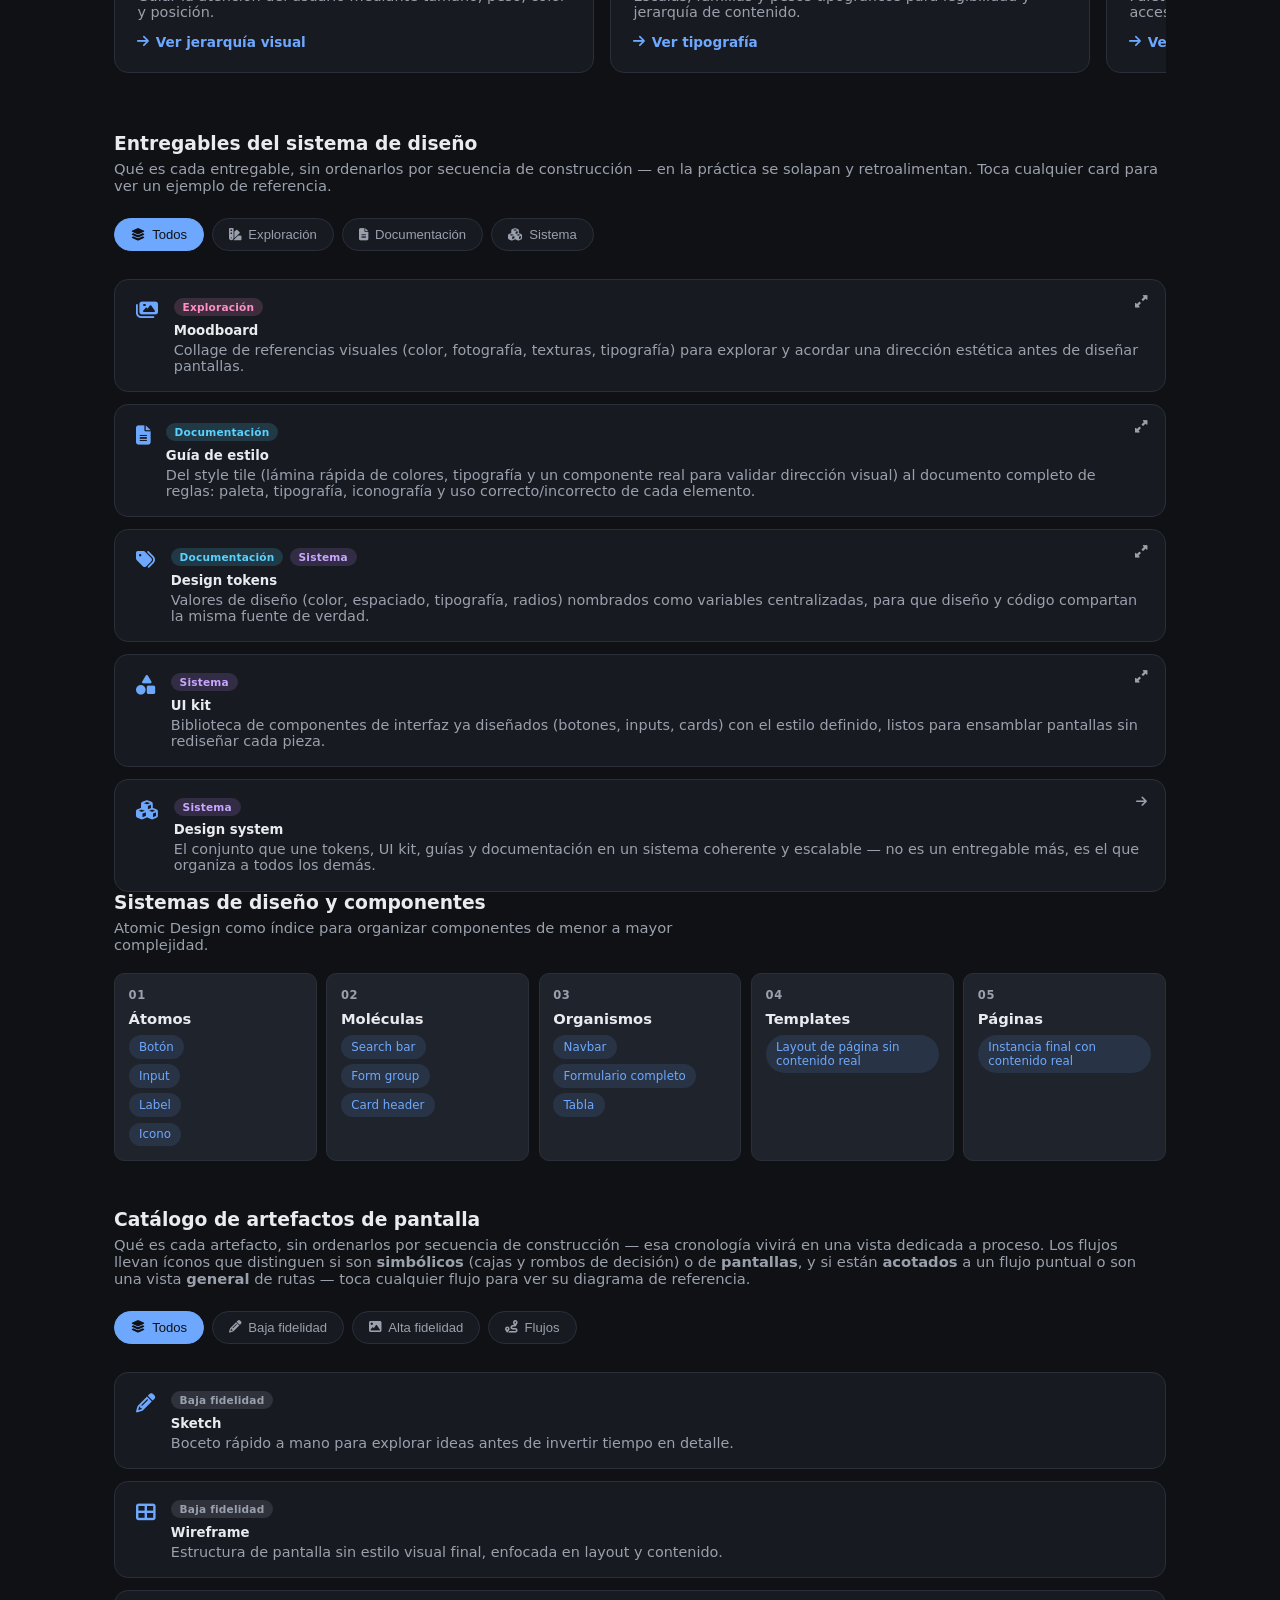
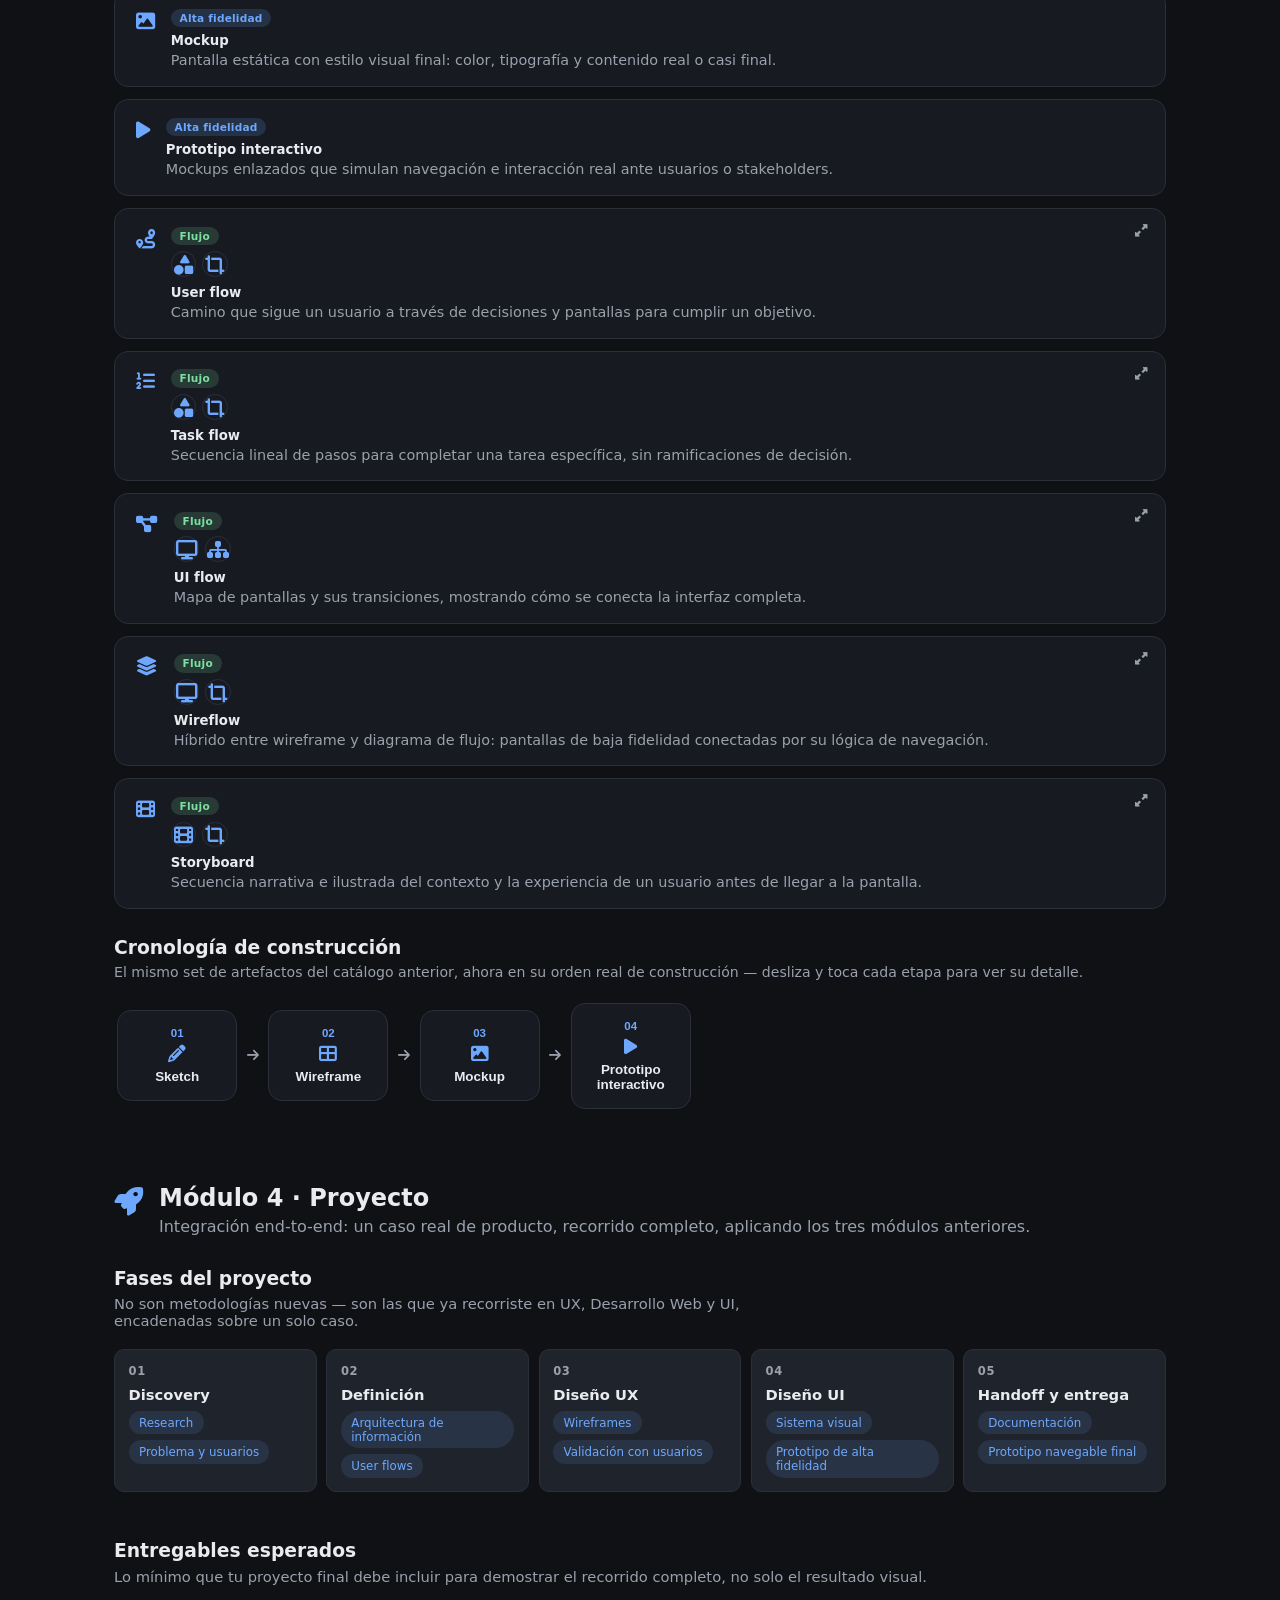
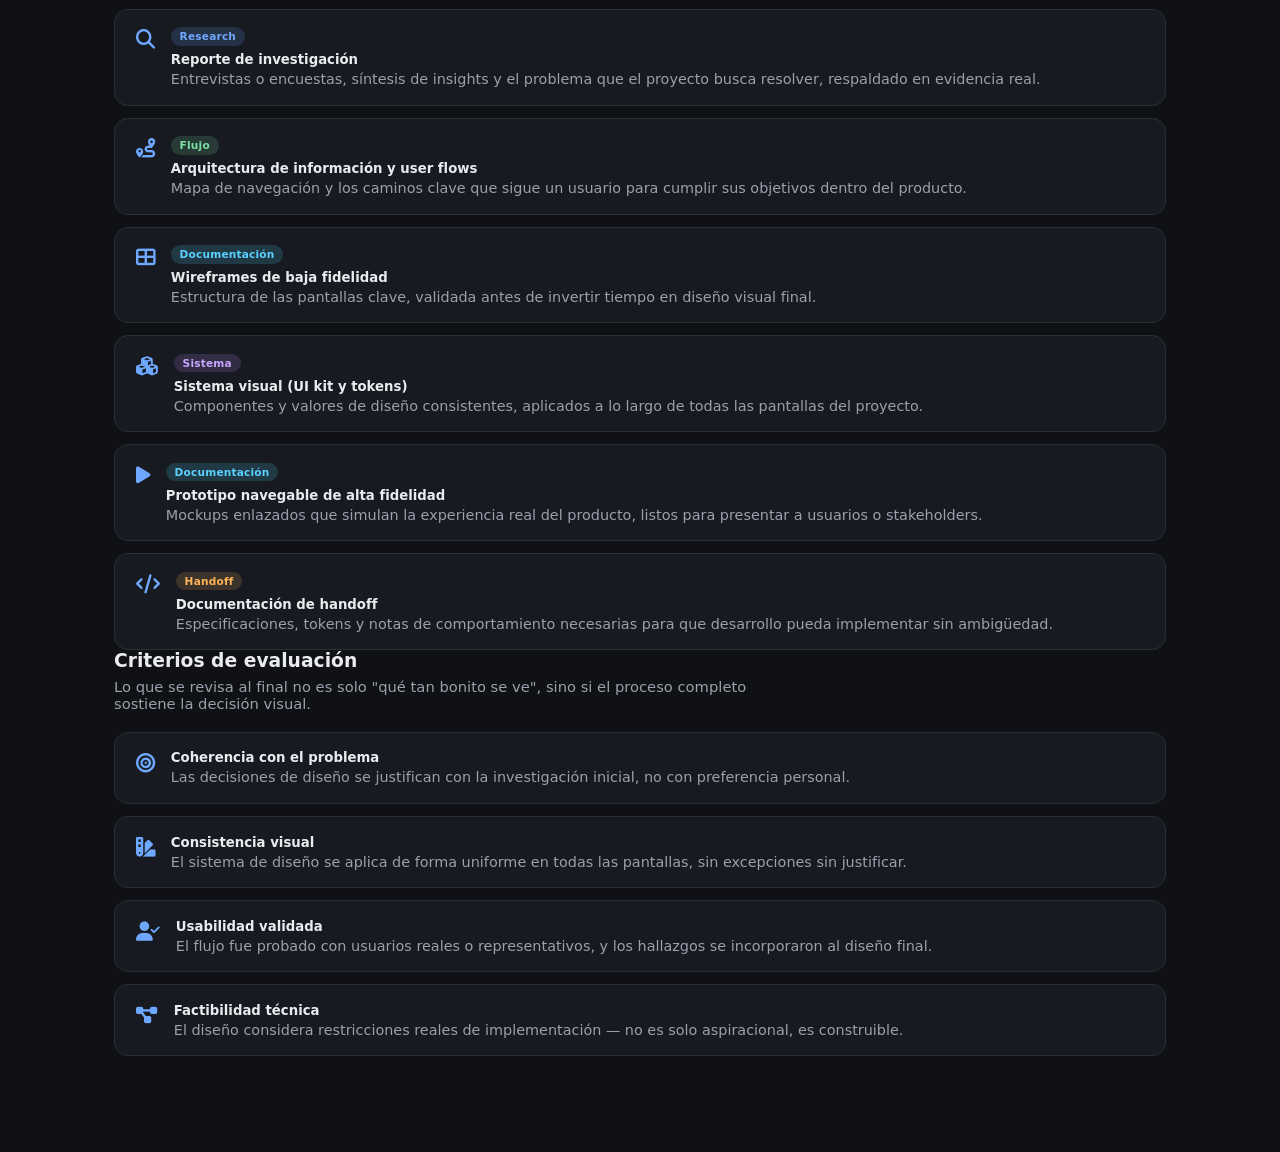
==== commit e103bd59: "Build Roles complementarios tab: Venn diagram + adjacent role catalog Replaces the placeholder with " ====
--- a/index.html
+++ b/index.html
@@ -44,8 +44,7 @@
               data-view="roles"
               data-src="views/roles.html"
               role="tab"
-              aria-selected="false"
-              disabled>
+              aria-selected="false">
         <i class="fa-solid fa-circle-nodes"></i>
         <span>Roles complementarios</span>
       </button>
